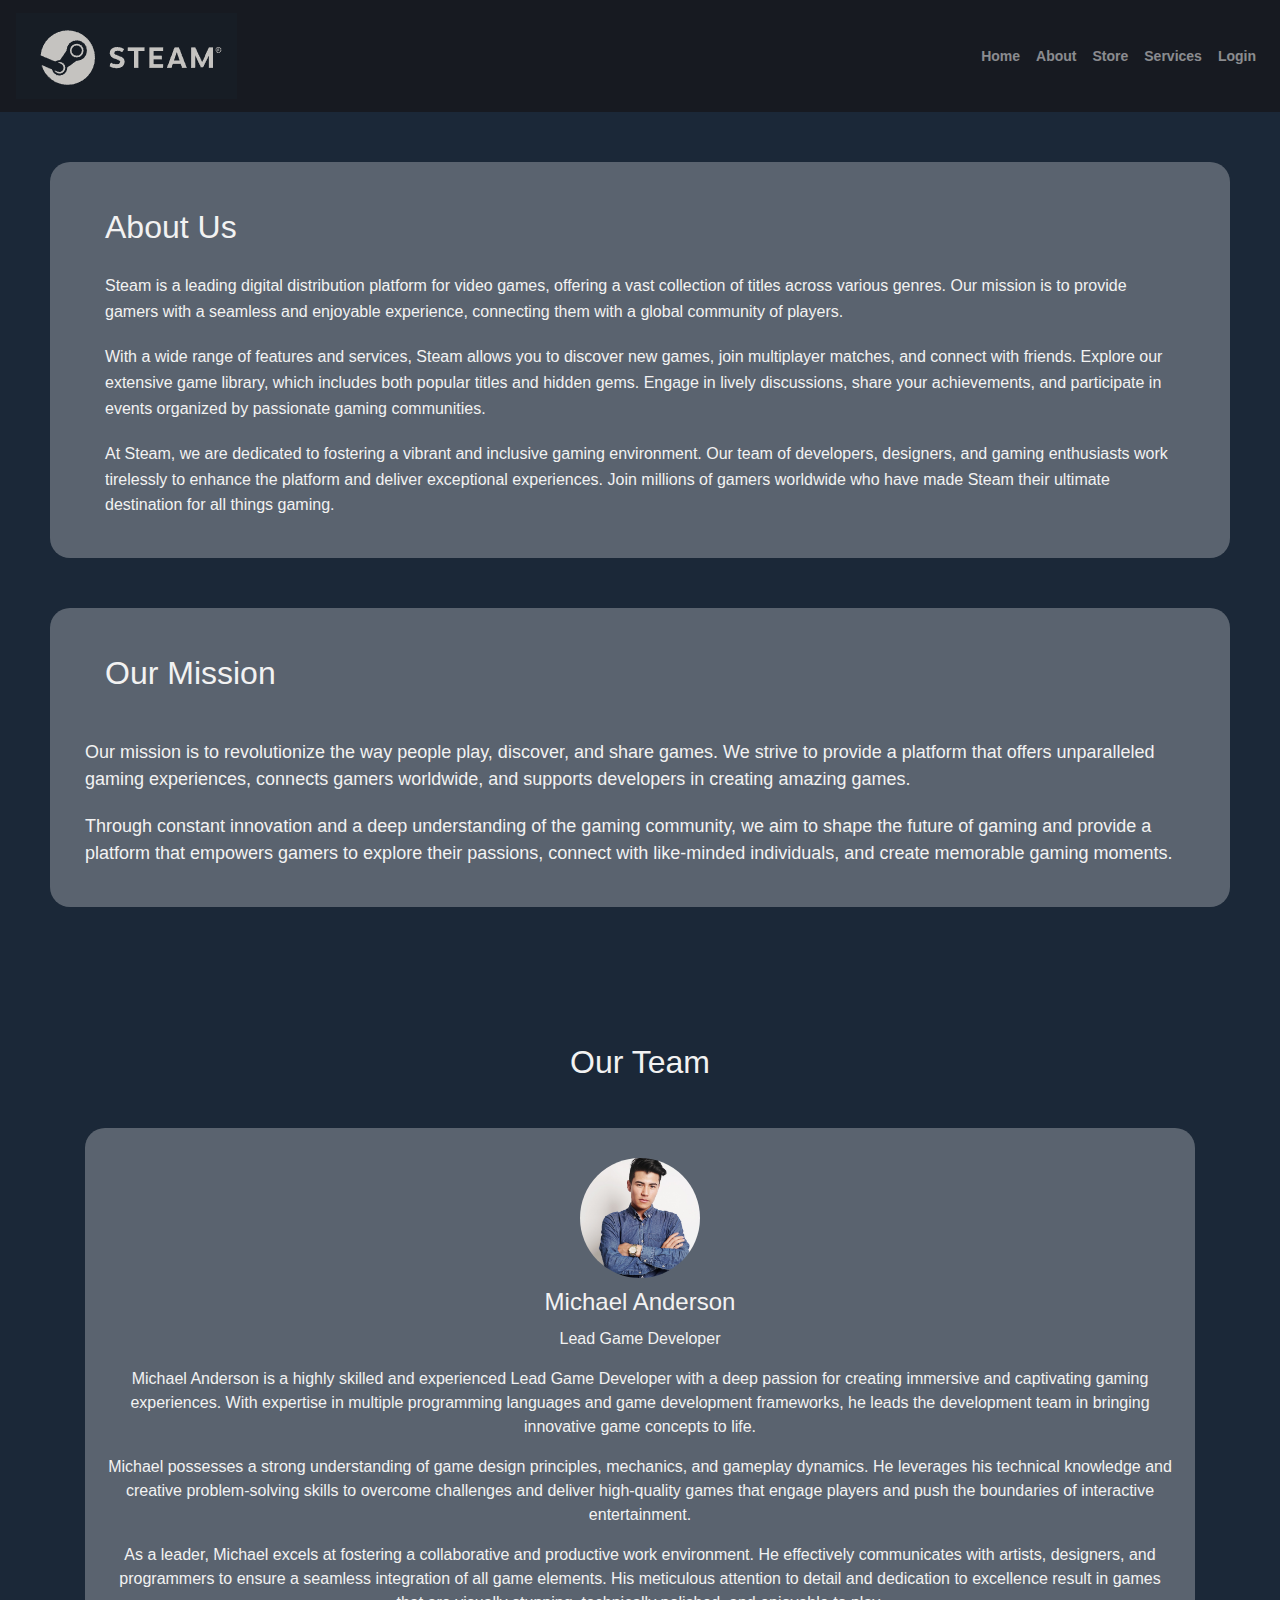
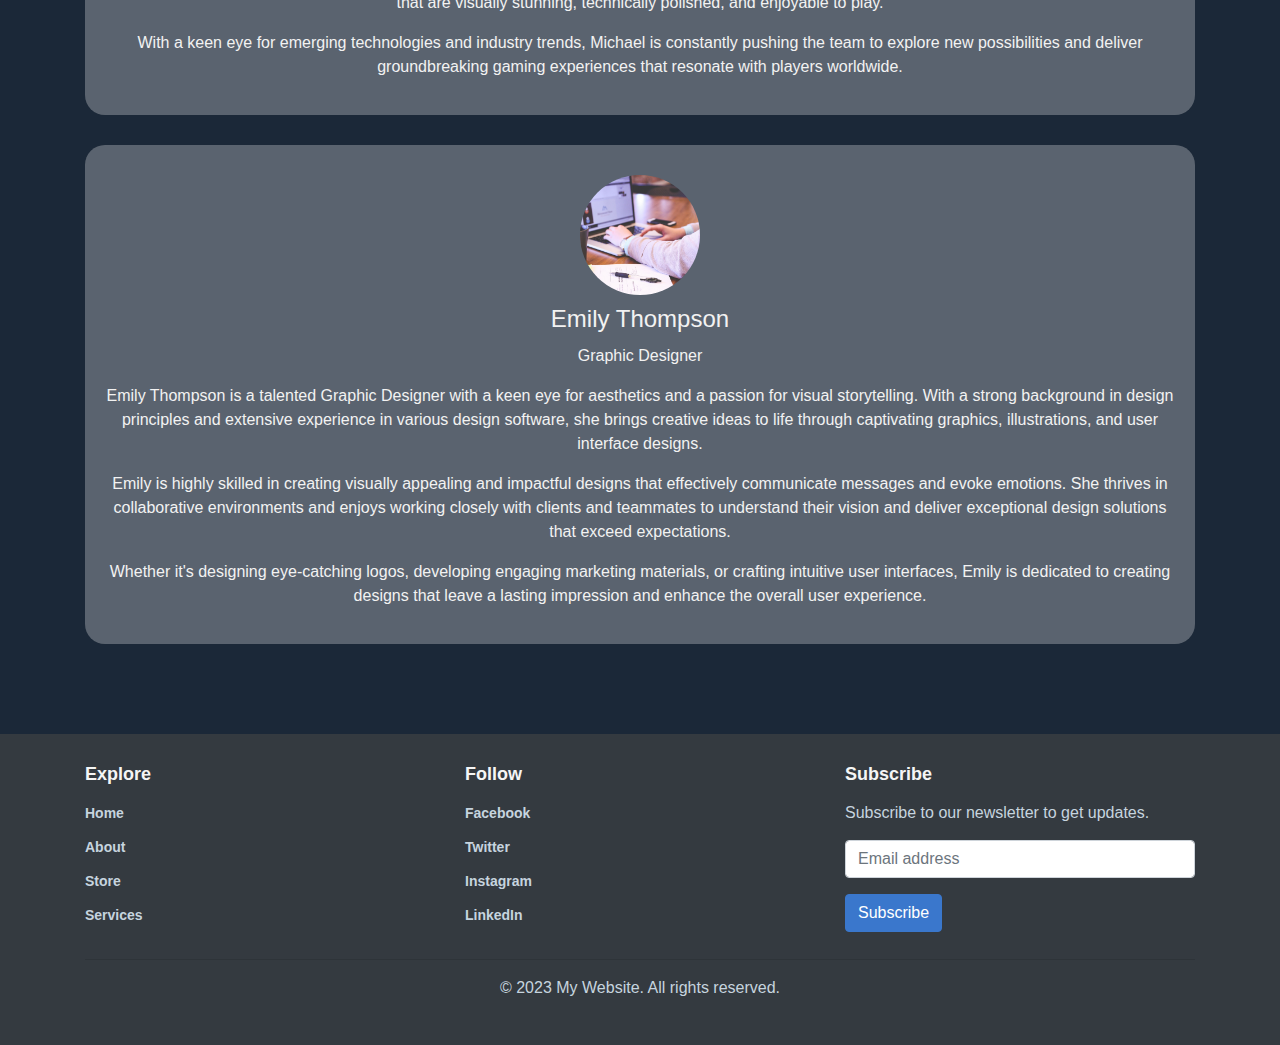
==== pages/About.html @ 3ccac935 "Updated functions" ====
<!DOCTYPE html>
<html>

<head>
    <meta charset="UTF-8">
    <meta name="viewport" content="width=device-width, initial-scale=1.0">
    <link rel="stylesheet" href="https://maxcdn.bootstrapcdn.com/bootstrap/4.5.2/css/bootstrap.min.css">
    <title>About </title>
    <link rel="stylesheet" href="../styles/navbar.css">
    <link rel="stylesheet" href="../styles/footer.css">
    <link rel="stylesheet" href="../pages/styles/About.css">
    <link rel="icon" href="../images/icons/ic.png" type="image/x-icon">

</head>

<body>

    <nav class="navbar navbar-expand-lg navbar-dark">
        <a class="navbar-brand" href="../index.html"><img src="../images/steam.png" alt=""></a>
        <button class="navbar-toggler" type="button" data-toggle="collapse" data-target="#navbarNav"
            aria-controls="navbarNav" aria-expanded="false" aria-label="Toggle navigation">
            <span class="navbar-toggler-icon"></span>
        </button>
        <div class="collapse navbar-collapse" id="navbarNav">
            <ul class="navbar-nav ml-auto">
                <li class="nav-item">
                    <a class="nav-link" href="../index.html">Home</a>
                </li>
                <li class="nav-item">
                    <a class="nav-link" href="./about.html">About</a>
                </li>
                <li class="nav-item">
                    <a class="nav-link" href="./store.html">Store</a>
                </li>
                <li class="nav-item">
                    <a class="nav-link" href="./services.html">Services</a>
                </li>
                <li class="nav-item">
                    <a class="nav-link" href="./login.html">Login</a>
                </li>
            </ul>
        </div>
    </nav>

    <section id="about-us">
        <div class="container">
            <h2>About Us</h2>
            <p>Steam is a leading digital distribution platform for video games, offering a vast collection of titles
                across various genres. Our mission is to provide gamers with a seamless and enjoyable experience,
                connecting them with a global community of players.</p>
            <p>With a wide range of features and services, Steam allows you to discover new games, join multiplayer
                matches, and connect with friends. Explore our extensive game library, which includes both popular
                titles and hidden gems. Engage in lively discussions, share your achievements, and participate in events
                organized by passionate gaming communities.</p>
            <p>At Steam, we are dedicated to fostering a vibrant and inclusive gaming environment. Our team of
                developers, designers, and gaming enthusiasts work tirelessly to enhance the platform and deliver
                exceptional experiences. Join millions of gamers worldwide who have made Steam their ultimate
                destination for all things gaming.</p>
        </div>
    </section>

    <section id="our-mission">
        <div class="container">
            <h2>Our Mission</h2>
            <p>Our mission is to revolutionize the way people play, discover, and share games. We strive to provide a
                platform that offers unparalleled gaming experiences, connects gamers worldwide, and supports developers
                in creating amazing games.</p>
            <p>Through constant innovation and a deep understanding of the gaming community, we aim to shape the future
                of gaming and provide a platform that empowers gamers to explore their passions, connect with
                like-minded individuals, and create memorable gaming moments.</p>
        </div>
    </section>

    <section id="our-team">
        <div class="container">
            <h2>Our Team</h2>
            <div class="team-member">
                <div class="avatar"><img src="../images/man.jpg"" alt=" Team Member 1"></div>
                <div>
                    <h3>Michael Anderson</h3>
                    <p>Lead Game Developer</p>
                    <p>Michael Anderson is a highly skilled and experienced Lead Game Developer with a deep passion for
                        creating immersive and captivating gaming experiences. With expertise in multiple programming
                        languages and game development frameworks, he leads the development team in bringing innovative
                        game concepts to life.</p>
                    <p>Michael possesses a strong understanding of game design principles, mechanics, and gameplay
                        dynamics. He leverages his technical knowledge and creative problem-solving skills to overcome
                        challenges and deliver high-quality games that engage players and push the boundaries of
                        interactive entertainment.</p>
                    <p>As a leader, Michael excels at fostering a collaborative and productive work environment. He
                        effectively communicates with artists, designers, and programmers to ensure a seamless
                        integration of all game elements. His meticulous attention to detail and dedication to
                        excellence result in games that are visually stunning, technically polished, and enjoyable to
                        play.</p>
                    <p>With a keen eye for emerging technologies and industry trends, Michael is constantly pushing the
                        team to explore new possibilities and deliver groundbreaking gaming experiences that resonate
                        with players worldwide.</p>
                </div>
            </div>
            <div class="team-member">
                <div class="avatar"><img src="../images/woman.jpg" alt="Team Member 2"></div>
                <div>
                    <h3>Emily Thompson</h3>
                    <p>Graphic Designer</p>
                    <p>Emily Thompson is a talented Graphic Designer with a keen eye for aesthetics and a passion for
                        visual storytelling. With a strong background in design principles and extensive experience in
                        various design software, she brings creative ideas to life through captivating graphics,
                        illustrations, and user interface designs.</p>
                    <p>Emily is highly skilled in creating visually appealing and impactful designs that effectively
                        communicate messages and evoke emotions. She thrives in collaborative environments and enjoys
                        working closely with clients and teammates to understand their vision and deliver exceptional
                        design solutions that exceed expectations.</p>
                    <p>Whether it's designing eye-catching logos, developing engaging marketing materials, or crafting
                        intuitive user interfaces, Emily is dedicated to creating designs that leave a lasting
                        impression and enhance the overall user experience.</p>
                </div>
            </div>
        </div>
    </section>
    <footer class="footer bg-dark text-white">
        <div class="container">
            <div class="row">
                <div class="col-lg-4">
                    <h5>Explore</h5>
                    <ul class="list-unstyled">
                        <li><a href="../index.html">Home</a></li>
                        <li><a href="./about.html">About</a></li>
                        <li><a href="./store.html">Store</a></li>
                        <li><a href="./services.html">Services</a></li>
                    </ul>
                </div>
                <div class="col-lg-4">
                    <h5>Follow</h5>
                    <ul class="list-unstyled">
                        <li><a href="https://www.facebook.com/">Facebook</a></li>
                        <li><a href="https://twitter.com/i/flow/login?redirect_after_login=%2Flogin">Twitter</a></li>
                        <li><a href="https://www.instagram.com/">Instagram</a></li>
                        <li><a href="https://www.linkedin.com/feed/">LinkedIn</a></li>
                    </ul>
                </div>
                <div class="col-lg-4">
                    <h5>Subscribe</h5>
                    <p>Subscribe to our newsletter to get updates.</p>
                    <form action="./thanx.html">
                        <div class="form-group">
                            <input type="email" class="form-control" placeholder="Email address" required>
                        </div>
                        <button type="submit" class="btn btn-primary">Subscribe</button>
                    </form>
                </div>
            </div>
            <hr>
            <div class="text-center">
                <p>&copy; 2023 My Website. All rights reserved.</p>
            </div>
        </div>
    </footer>
    <script src="https://code.jquery.com/jquery-3.6.0.min.js"></script>
    <script src="https://maxcdn.bootstrapcdn.com/bootstrap/4.5.2/js/bootstrap.min.js"></script>
</body>

</html>
---- styles/navbar.css ----
@import url(https://fonts.googleapis.com/css?family=Open+Sans);
body{
    margin :0;
    font-family: Arial, Helvetica, sans-serif;
    background-color : #1B2838
}
/*main nav bar begining*/

 
  
  a{
    text-decoration: none;
    color: #dcdedf;
    font-size: 14px;
    font-weight: 600;
  }
  a:hover {
      color: white;
  }
  
  .navbar-container{

    width: 750px;
    justify-content: space-between;
    
  }

  .logo{
    width: 176px;
    height: 44px;
  image-rendering: crisp-edges;
  image-rendering: pixelated;
  object-fit: cover;
}
.logo-link {
  width: 176px;
  height: 44px;
}

.logo-link:active {
  border: none;
}

  
  .main-navbar{
    justify-content: flex-start;
  }
  
  
  .dropdown-btn{
    color :#dcdedf;
    padding: 5px;
    font-size: 14px;
    border: none;
    cursor: pointer;
    font-weight: 600;
  }
    
  .dropdown-btn:hover{
    color :white;
  }
  


    
  .content{
    display: none;
    position: absolute;
    min-width: 100px;
  }
  
  
  .content a{
    display: flex;
    line-height: 2;
    padding: 0 10px;
    color :#dcdedf;
  }
  
  .content a:hover {
    color: #3D4450;
    background: white; 
}
  
main button:hover {
  background:#2986CA;
}
  
  .dropdown:hover .content{
    display:block;
    background: #3D4450; 
    z-index: 2;
  }
  
  
  .navbar-btn{
    justify-content: flex-end;
  }
  
/*main nav bar ending*/


  
/* media queries */


@media screen and (max-width: 600px){

    .navbar-container{
      display: flex;
      flex-direction: column;
      align-items: center;
    }
  

  }
/*footer beggening*/


  /*row / col flex*/ 
  .row{
    display: flex;
    flex-direction: row;
  }
  .col{
    display: flex;
    flex-direction: column;
  }
  @media screen and (max-width: 600px) {
    header {
      height: auto;
      padding: 10px;
      flex-direction: column;
      align-items: flex-start;
    }
  
    .navbar-container {
      width: 100%;
    }
  
    .logo {
      margin-bottom: 10px;
    }
  
    .main-navbar {
      flex-direction: column;
      align-items: flex-start;
      margin-top: 20px;
    }
  
    .dropdown-btn {
      padding: 5px 0;
    }
  
    .dropdown .content {
      position: static;
      min-width: auto;
      display: flex;
      flex-direction: column;
      margin-top: 5px;
    }
  
    .navbar-btn {
      margin-top: 20px;
      justify-content: flex-start;
    }
  }
---- styles/footer.css ----
/* Custom styles for the navbar */
.navbar {
    background-color: #171a21;
  }
  
  .navbar-brand {
    color: #f5f5f5;
    font-weight: bold;
  }
  
  .navbar-nav .nav-link {
    color: #f5f5f5;
    font-weight: bold;
  }
  
  .navbar-nav .nav-link:hover {
    color: #c6d4df;
  }
  
  /* Custom styles for the footer */
  .footer {
    padding: 30px 0;
  }
  
  .footer h5 {
    color: #f5f5f5;
    font-size: 18px;
    font-weight: bold;
    margin-bottom: 15px;
  }
  
  .footer ul li {
    margin-bottom: 10px;
  }
  
  .footer ul li a {
    color: #c6d4df;
  }
  
  .footer ul li a:hover {
    color: #f5f5f5;
  }
  
  .footer p {
    color: #c6d4df;
    margin-bottom: 15px;
  }
  
  .footer input.form-control {
    margin-bottom: 15px;
  }
  
  .footer button.btn-primary {
    background-color: #3a77cc;
    border-color: #3a77cc;
  }
  
  .footer button.btn-primary:hover {
    background-color: #305e99;
    border-color: #305e99;
  }
  @media (max-width: 767px) {
    .footer {
      flex-direction: row;
      align-items: center;
      text-align: center;
    }
  
    .footer .footer-links {
      margin-top: 20px;
    }
  }
---- pages/styles/About.css ----
#about-us p ,h2 {
    margin: 20px;
    line-height: 1.6;
    color:  #f2f2f2;;
    
  }
  #about-us{
  background-color: rgb(238, 238, 238,0.3);
  padding: 20px;
  margin: 50px ;
  border-radius: 20px;
  }
  #our-mission {
    padding: 60px 0;
    color: #f2f2f2;
    background-color: rgb(238, 238, 238,0.3);
    padding: 20px;
    border-radius: 20px;
  margin: 50px ;

  }

  #our-mission h2 {
    color: #f2f2f2;
    font-size: 32px;
    margin-bottom: 40px;
  }

  #our-mission p {
    font-size: 18px;
    margin-bottom: 20px;
  }

  #our-team {
    
    padding: 60px 0;
    text-align: center;
    color: #f2f2f2;
  }

  #our-team h2 {
    color: #f2f2f2;
    font-size: 32px;
    margin-bottom: 40px;
  }

  #our-team .team-member {
    display: flex;
    justify-content: center;
    align-items: center;
    flex-wrap: wrap;
    margin-bottom: 30px;
    background-color: rgb(238, 238, 238,0.3);
    padding: 20px;
    border-radius: 20px;
  }
  .team-member .avatar img {
    width: 100%;
    height: 100%;
    object-fit: cover;
    border-radius: 50%;
  }

  #our-team .team-member .avatar {
    width: 120px;
    height: 120px;
    border-radius: 50%;
    margin: 10px;
  }

  #our-team .team-member h3 {
    font-size: 24px;
    margin-bottom: 10px;
  }

  #our-team .team-member p {
    font-size: 16px;
    color: #f2f2f2;
  }

  @media (max-width: 767px) {
    #about-us h2 {
      font-size: 24px;
    }

    #about-us p {
      font-size: 14px;
    }

    #our-mission h2 {
      font-size: 24px;
    }

    #our-mission p {
      font-size: 14px;
    }

    #our-team h2 {
      font-size: 24px;
    }

    #our-team .team-member .avatar {
      width: 80px;
      height: 80px;
    }

    #our-team .team-member h3 {
      font-size: 18px;
    }

    #our-team .team-member p {
      font-size: 14px;
    }
  }
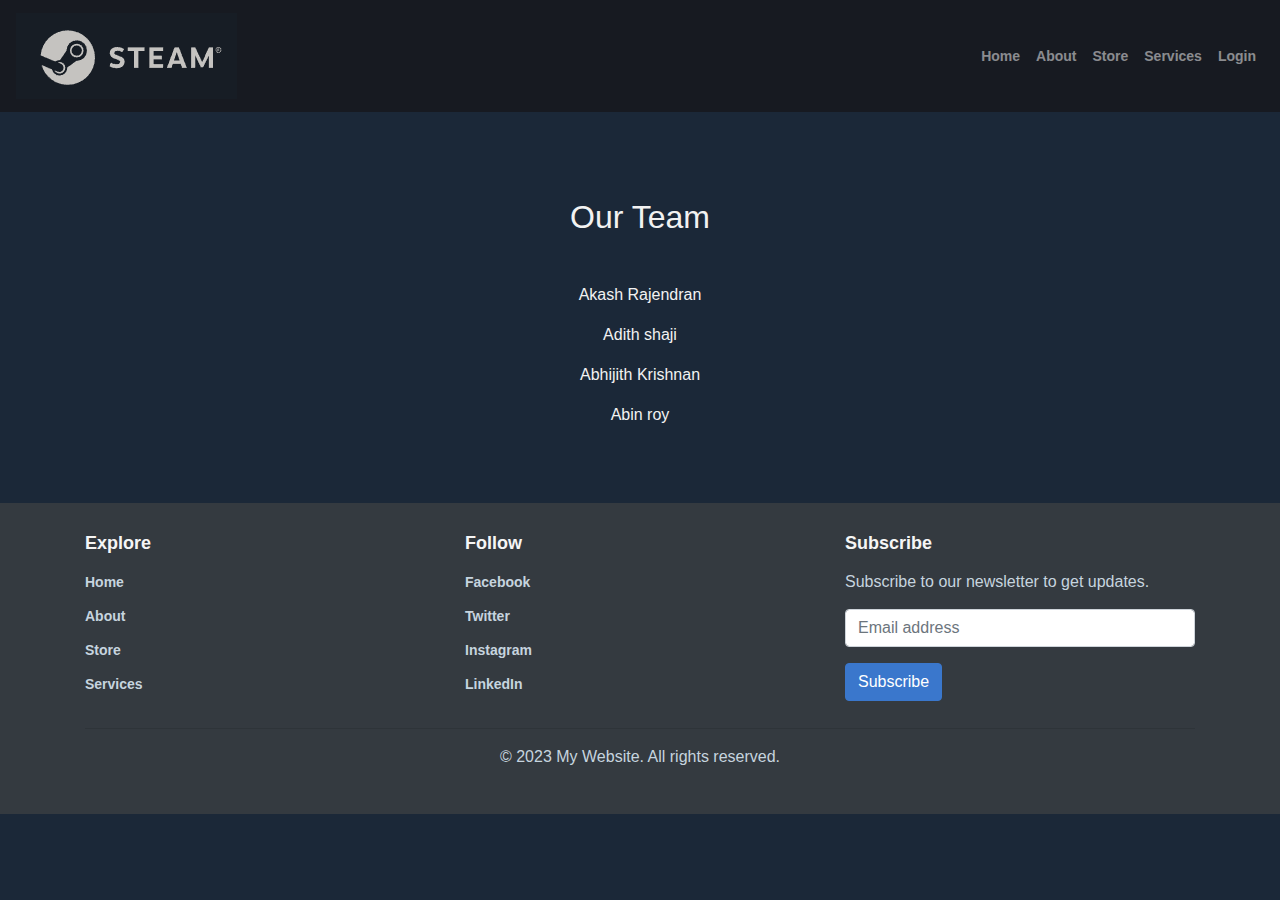
==== commit 5a1f2ddf: "Updated About us page" ====
--- a/pages/About.html
+++ b/pages/About.html
@@ -1,48 +1,57 @@
 <!DOCTYPE html>
 <html>
+  <head>
+    <meta charset="UTF-8" />
+    <meta name="viewport" content="width=device-width, initial-scale=1.0" />
+    <link
+      rel="stylesheet"
+      href="https://maxcdn.bootstrapcdn.com/bootstrap/4.5.2/css/bootstrap.min.css"
+    />
+    <title>About</title>
+    <link rel="stylesheet" href="../styles/navbar.css" />
+    <link rel="stylesheet" href="../styles/footer.css" />
+    <link rel="stylesheet" href="../pages/styles/About.css" />
+    <link rel="icon" href="../images/icons/ic.png" type="image/x-icon" />
+  </head>
 
-<head>
-    <meta charset="UTF-8">
-    <meta name="viewport" content="width=device-width, initial-scale=1.0">
-    <link rel="stylesheet" href="https://maxcdn.bootstrapcdn.com/bootstrap/4.5.2/css/bootstrap.min.css">
-    <title>About </title>
-    <link rel="stylesheet" href="../styles/navbar.css">
-    <link rel="stylesheet" href="../styles/footer.css">
-    <link rel="stylesheet" href="../pages/styles/About.css">
-    <link rel="icon" href="../images/icons/ic.png" type="image/x-icon">
-
-</head>
-
-<body>
-
+  <body>
     <nav class="navbar navbar-expand-lg navbar-dark">
-        <a class="navbar-brand" href="../index.html"><img src="../images/steam.png" alt=""></a>
-        <button class="navbar-toggler" type="button" data-toggle="collapse" data-target="#navbarNav"
-            aria-controls="navbarNav" aria-expanded="false" aria-label="Toggle navigation">
-            <span class="navbar-toggler-icon"></span>
-        </button>
-        <div class="collapse navbar-collapse" id="navbarNav">
-            <ul class="navbar-nav ml-auto">
-                <li class="nav-item">
-                    <a class="nav-link" href="../index.html">Home</a>
-                </li>
-                <li class="nav-item">
-                    <a class="nav-link" href="./about.html">About</a>
-                </li>
-                <li class="nav-item">
-                    <a class="nav-link" href="./store.html">Store</a>
-                </li>
-                <li class="nav-item">
-                    <a class="nav-link" href="./services.html">Services</a>
-                </li>
-                <li class="nav-item">
-                    <a class="nav-link" href="./login.html">Login</a>
-                </li>
-            </ul>
-        </div>
+      <a class="navbar-brand" href="../index.html"
+        ><img src="../images/steam.png" alt=""
+      /></a>
+      <button
+        class="navbar-toggler"
+        type="button"
+        data-toggle="collapse"
+        data-target="#navbarNav"
+        aria-controls="navbarNav"
+        aria-expanded="false"
+        aria-label="Toggle navigation"
+      >
+        <span class="navbar-toggler-icon"></span>
+      </button>
+      <div class="collapse navbar-collapse" id="navbarNav">
+        <ul class="navbar-nav ml-auto">
+          <li class="nav-item">
+            <a class="nav-link" href="../index.html">Home</a>
+          </li>
+          <li class="nav-item">
+            <a class="nav-link" href="./about.html">About</a>
+          </li>
+          <li class="nav-item">
+            <a class="nav-link" href="./store.html">Store</a>
+          </li>
+          <li class="nav-item">
+            <a class="nav-link" href="./services.html">Services</a>
+          </li>
+          <li class="nav-item">
+            <a class="nav-link" href="./login.html">Login</a>
+          </li>
+        </ul>
+      </div>
     </nav>
 
-    <section id="about-us">
+    <!-- <section id="about-us">
         <div class="container">
             <h2>About Us</h2>
             <p>Steam is a leading digital distribution platform for video games, offering a vast collection of titles
@@ -69,94 +78,67 @@
                 of gaming and provide a platform that empowers gamers to explore their passions, connect with
                 like-minded individuals, and create memorable gaming moments.</p>
         </div>
-    </section>
+    </section> -->
 
     <section id="our-team">
-        <div class="container">
-            <h2>Our Team</h2>
-            <div class="team-member">
-                <div class="avatar"><img src="../images/man.jpg"" alt=" Team Member 1"></div>
-                <div>
-                    <h3>Michael Anderson</h3>
-                    <p>Lead Game Developer</p>
-                    <p>Michael Anderson is a highly skilled and experienced Lead Game Developer with a deep passion for
-                        creating immersive and captivating gaming experiences. With expertise in multiple programming
-                        languages and game development frameworks, he leads the development team in bringing innovative
-                        game concepts to life.</p>
-                    <p>Michael possesses a strong understanding of game design principles, mechanics, and gameplay
-                        dynamics. He leverages his technical knowledge and creative problem-solving skills to overcome
-                        challenges and deliver high-quality games that engage players and push the boundaries of
-                        interactive entertainment.</p>
-                    <p>As a leader, Michael excels at fostering a collaborative and productive work environment. He
-                        effectively communicates with artists, designers, and programmers to ensure a seamless
-                        integration of all game elements. His meticulous attention to detail and dedication to
-                        excellence result in games that are visually stunning, technically polished, and enjoyable to
-                        play.</p>
-                    <p>With a keen eye for emerging technologies and industry trends, Michael is constantly pushing the
-                        team to explore new possibilities and deliver groundbreaking gaming experiences that resonate
-                        with players worldwide.</p>
-                </div>
-            </div>
-            <div class="team-member">
-                <div class="avatar"><img src="../images/woman.jpg" alt="Team Member 2"></div>
-                <div>
-                    <h3>Emily Thompson</h3>
-                    <p>Graphic Designer</p>
-                    <p>Emily Thompson is a talented Graphic Designer with a keen eye for aesthetics and a passion for
-                        visual storytelling. With a strong background in design principles and extensive experience in
-                        various design software, she brings creative ideas to life through captivating graphics,
-                        illustrations, and user interface designs.</p>
-                    <p>Emily is highly skilled in creating visually appealing and impactful designs that effectively
-                        communicate messages and evoke emotions. She thrives in collaborative environments and enjoys
-                        working closely with clients and teammates to understand their vision and deliver exceptional
-                        design solutions that exceed expectations.</p>
-                    <p>Whether it's designing eye-catching logos, developing engaging marketing materials, or crafting
-                        intuitive user interfaces, Emily is dedicated to creating designs that leave a lasting
-                        impression and enhance the overall user experience.</p>
-                </div>
-            </div>
-        </div>
+      <div class="container">
+        <h2>Our Team</h2>
+
+        <p>Akash Rajendran</p>
+        <p>Adith shaji</p>
+        <p>Abhijith Krishnan</p>
+        <p>Abin roy</p>
+      </div>
     </section>
     <footer class="footer bg-dark text-white">
-        <div class="container">
-            <div class="row">
-                <div class="col-lg-4">
-                    <h5>Explore</h5>
-                    <ul class="list-unstyled">
-                        <li><a href="../index.html">Home</a></li>
-                        <li><a href="./about.html">About</a></li>
-                        <li><a href="./store.html">Store</a></li>
-                        <li><a href="./services.html">Services</a></li>
-                    </ul>
-                </div>
-                <div class="col-lg-4">
-                    <h5>Follow</h5>
-                    <ul class="list-unstyled">
-                        <li><a href="https://www.facebook.com/">Facebook</a></li>
-                        <li><a href="https://twitter.com/i/flow/login?redirect_after_login=%2Flogin">Twitter</a></li>
-                        <li><a href="https://www.instagram.com/">Instagram</a></li>
-                        <li><a href="https://www.linkedin.com/feed/">LinkedIn</a></li>
-                    </ul>
-                </div>
-                <div class="col-lg-4">
-                    <h5>Subscribe</h5>
-                    <p>Subscribe to our newsletter to get updates.</p>
-                    <form action="./thanx.html">
-                        <div class="form-group">
-                            <input type="email" class="form-control" placeholder="Email address" required>
-                        </div>
-                        <button type="submit" class="btn btn-primary">Subscribe</button>
-                    </form>
-                </div>
-            </div>
-            <hr>
-            <div class="text-center">
-                <p>&copy; 2023 My Website. All rights reserved.</p>
-            </div>
+      <div class="container">
+        <div class="row">
+          <div class="col-lg-4">
+            <h5>Explore</h5>
+            <ul class="list-unstyled">
+              <li><a href="../index.html">Home</a></li>
+              <li><a href="./about.html">About</a></li>
+              <li><a href="./store.html">Store</a></li>
+              <li><a href="./services.html">Services</a></li>
+            </ul>
+          </div>
+          <div class="col-lg-4">
+            <h5>Follow</h5>
+            <ul class="list-unstyled">
+              <li><a href="https://www.facebook.com/">Facebook</a></li>
+              <li>
+                <a
+                  href="https://twitter.com/i/flow/login?redirect_after_login=%2Flogin"
+                  >Twitter</a
+                >
+              </li>
+              <li><a href="https://www.instagram.com/">Instagram</a></li>
+              <li><a href="https://www.linkedin.com/feed/">LinkedIn</a></li>
+            </ul>
+          </div>
+          <div class="col-lg-4">
+            <h5>Subscribe</h5>
+            <p>Subscribe to our newsletter to get updates.</p>
+            <form action="./thanx.html">
+              <div class="form-group">
+                <input
+                  type="email"
+                  class="form-control"
+                  placeholder="Email address"
+                  required
+                />
+              </div>
+              <button type="submit" class="btn btn-primary">Subscribe</button>
+            </form>
+          </div>
         </div>
+        <hr />
+        <div class="text-center">
+          <p>&copy; 2023 My Website. All rights reserved.</p>
+        </div>
+      </div>
     </footer>
     <script src="https://code.jquery.com/jquery-3.6.0.min.js"></script>
     <script src="https://maxcdn.bootstrapcdn.com/bootstrap/4.5.2/js/bootstrap.min.js"></script>
-</body>
-
-</html>+  </body>
+</html>
